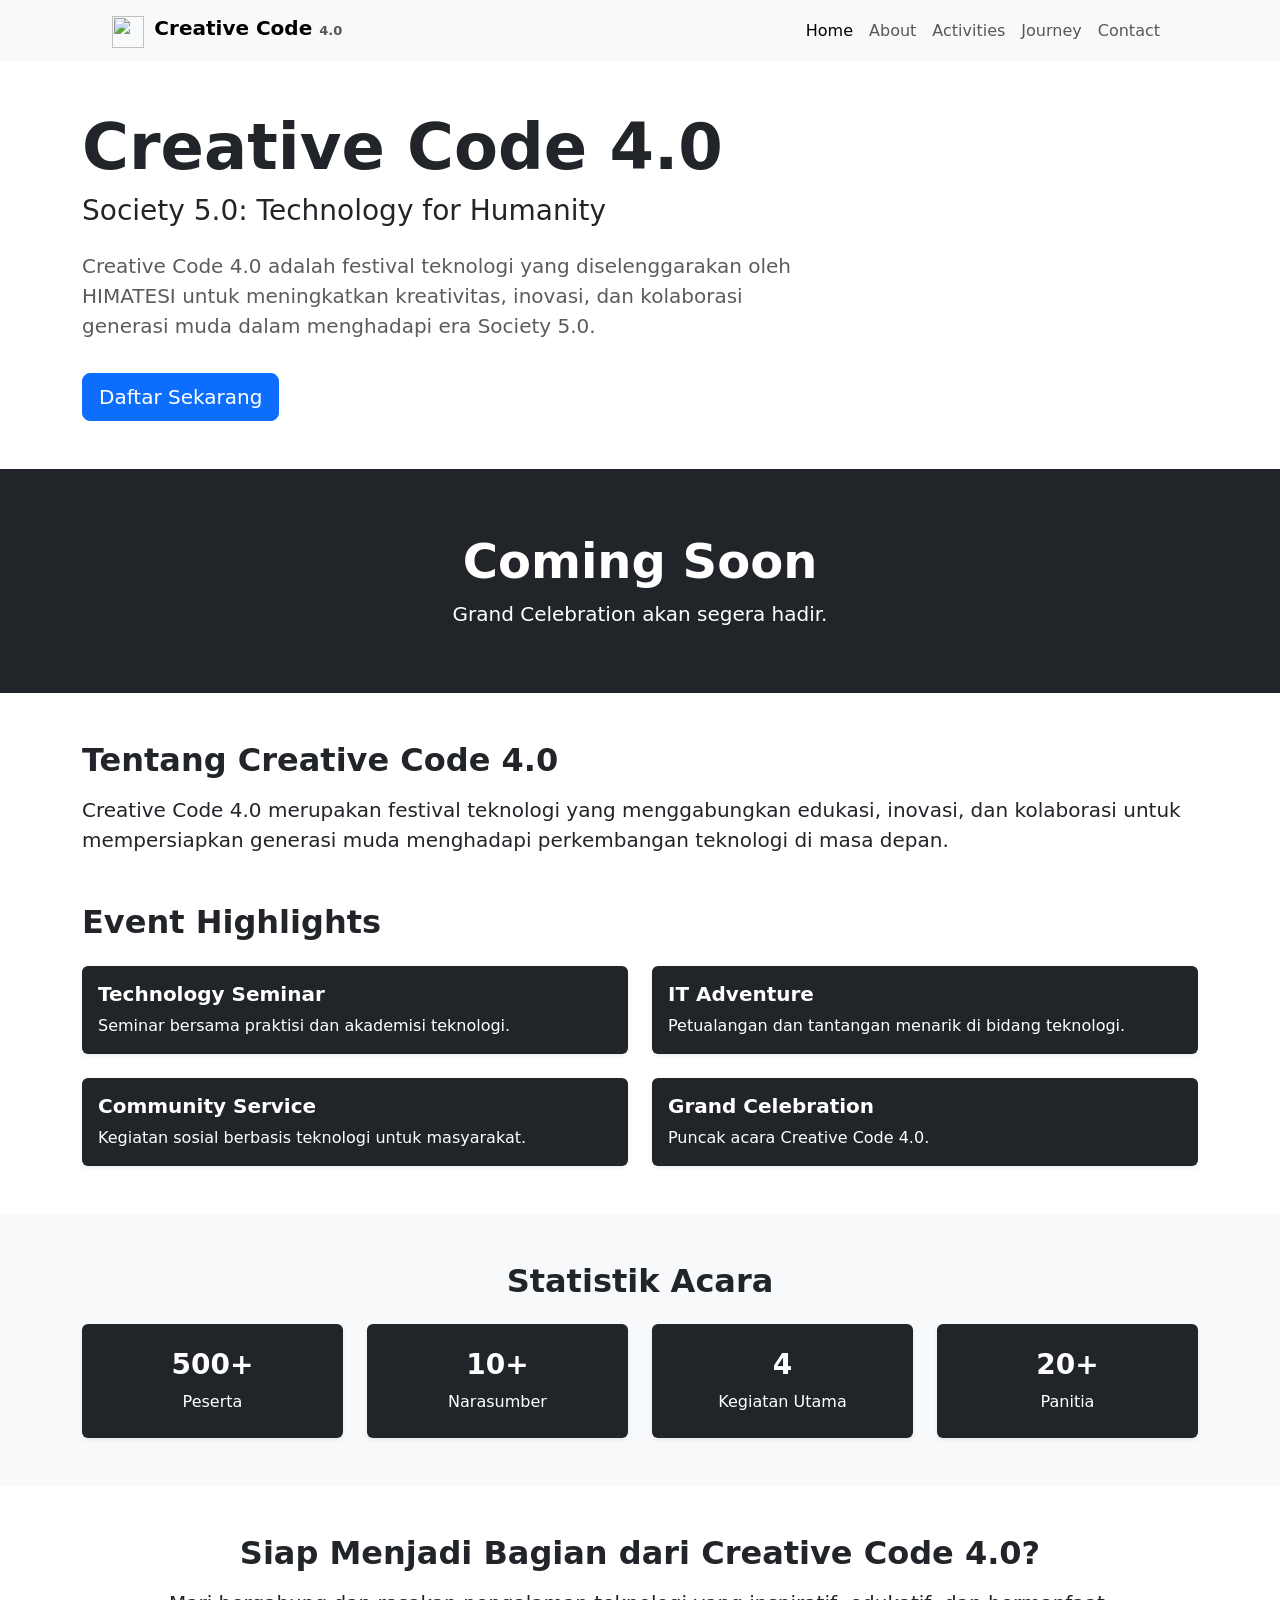
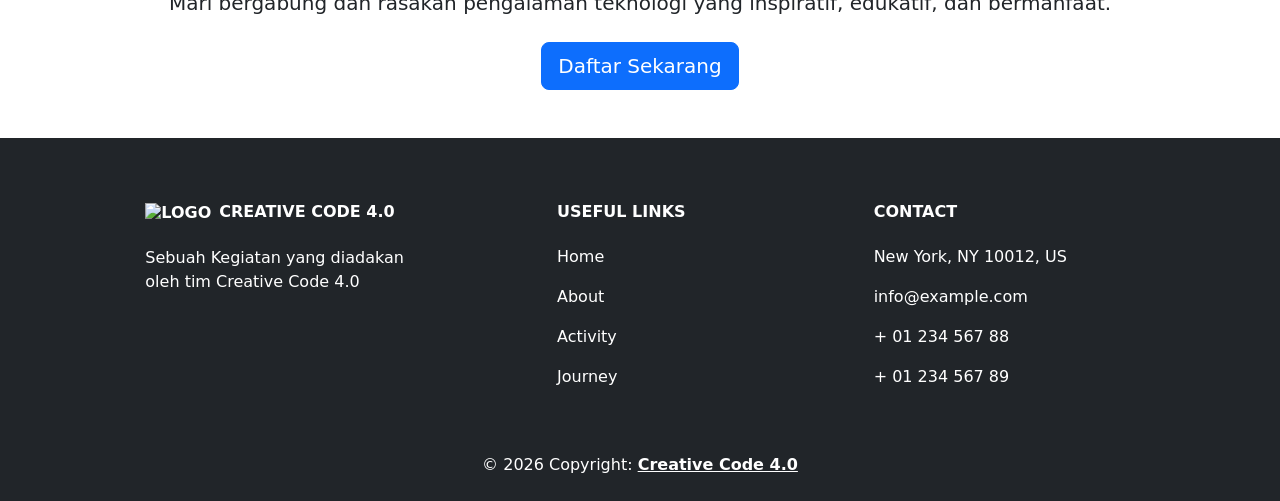
==== index.html @ de77091a "migration _bootstrap_in_about.html" ====
<!DOCTYPE html>
<html lang="id">
  <head>
    <meta charset="UTF-8">
    <meta name="viewport" content="width=device-width, initial-scale=1.0">
    <title>Creative Code 4.0 - Home</title>
    <link rel="icon" href="aset/gambar/logo.png">
    <!-- Feather Icons -->
    <script src="https://unpkg.com/feather-icons"></script>
    <!-- Bootstrap CSS -->
    <link href="https://cdn.jsdelivr.net/npm/bootstrap@5.3.8/dist/css/bootstrap.min.css" rel="stylesheet" integrity="sha384-sRIl4kxILFvY47J16cr9ZwB07vP4J8+LH7qKQnuqkuIAvNWLzeN8tE5YBujZqJLB" crossorigin="anonymous">
  </head>
  <body>

    <!-- NAVBAR -->
    <nav class="navbar navbar-expand-lg sticky-top navbar-light bg-light">
      <div class="container-fluid">
        <a class="navbar-brand" style="margin-left:100px" href="#">
          <img src="aset/gambar/logo.png" alt="" height="32px" width="32px" class="d-inline-block align-text-top">
          <span class="fw-bold px-1">Creative Code <span class="navbar-text" style="font-size: small;">4.0</span></span>
        </a>
        <button class="navbar-toggler" type="button" data-bs-toggle="collapse" data-bs-target="#navbarNav" aria-controls="navbarNav" aria-expanded="false" aria-label="Toggle navigation">
          <span class="navbar-toggler-icon"></span>
        </button>
        <div class="collapse navbar-collapse justify-content-end" id="navbarNav" style="margin-right: 100px;">
          <ul class="navbar-nav">
            <li class="nav-item">
              <a class="nav-link active" aria-current="page" href="index.html">Home</a>
            </li>
            <li class="nav-item">
              <a class="nav-link" href="about.html">About</a>
            </li>
            <li class="nav-item">
              <a class="nav-link" href="activities.html">Activities</a>
            </li>
            <li class="nav-item">
              <a class="nav-link" href="journey.html">Journey</a>
            </li>
            <li class="nav-item">
              <a class="nav-link" href="contact.html">Contact</a>
            </li>
          </ul>
        </div>
      </div>
    </nav>

    <!-- HERO SECTION -->
    <div class="container mt-5">
      <div class="row">
        <div class="col-md-8">
          <h1 class="display-3 fw-bold">Creative Code 4.0</h1>
          <h3>Society 5.0: Technology for Humanity</h3>
          <p class="fs-5 mt-4 text-muted">
            Creative Code 4.0 adalah festival teknologi yang diselenggarakan oleh
            HIMATESI untuk meningkatkan kreativitas, inovasi, dan kolaborasi
            generasi muda dalam menghadapi era Society 5.0.
          </p>
          <button class="btn btn-primary btn-lg mt-3">Daftar Sekarang</button>
        </div>
      </div>
    </div>

    <!-- COUNTDOWN SECTION -->
    <div class="bg-dark container-fluid text-white mt-5 p-3">
        <div class="container mt-5">
            <div class="row">
                <div class="flex">
                    <h1 class="fs-6 my-3 m-auto text-center" style="opacity: 0.4;"><i data-feather="flag" class="me-2 mb-1"></i>Countdown to grand celebration</h1>
                </div>
            </div>
            <div class="countdown d-flex justify-content-center align-items-center gap-4 fs-1 fw-bold">
                <div class="days bg-primary text-white p-3 rounded">00</div>
                <div class="hours bg-primary text-white p-3 rounded">00</div>
                <div class="minutes bg-primary text-white p-3 rounded">00</div>
                <div class="colon">:</div>
                <div class="seconds bg-primary text-white p-3 rounded ">00</div>
            
            </div>
            <div class="labels d-flex justify-content-center align-items-center pt-1 gap-5 fs-5">
                <div class="days">Days</div>
                <div class="hours">Hours</div>
                <div class="minutes">Minutes</div>
                <div class="seconds">Seconds</div>
            </div>
            <div class="text-center m-3 fw-light fs-5" style="opacity: 0.7;">
                <p class="pb-4">26 Juli 2026 <span class="m-0">----</span> Grand Celebration</p>
            </div>
        </div>
    </div>

    <!-- TENTANG SINGKAT -->
    <div class="container mt-5 mb-5">
      <h2 class="fw-bold mb-3">Tentang Creative Code 4.0</h2>
      <p class="fs-5">
        Creative Code 4.0 merupakan festival teknologi yang menggabungkan
        edukasi, inovasi, dan kolaborasi untuk mempersiapkan generasi muda
        menghadapi perkembangan teknologi di masa depan.
      </p>
    </div>

    <!-- EVENT HIGHLIGHTS -->
    <div class="container mt-5 mb-5">
      <h2 class="fw-bold mb-4">Event Highlights</h2>
      <div class="row g-4">
        <div class="col-md-6">
          <div class="card border-0 shadow-sm bg-dark text-white">
            <div class="card-body">
              <h5 class="card-title fw-bold">Technology Seminar</h5>
              <p class="card-text">Seminar bersama praktisi dan akademisi teknologi.</p>
            </div>
          </div>
        </div>
        <div class="col-md-6">
          <div class="card border-0 shadow-sm bg-dark text-white">
            <div class="card-body">
              <h5 class="card-title fw-bold">IT Adventure</h5>
              <p class="card-text">Petualangan dan tantangan menarik di bidang teknologi.</p>
            </div>
          </div>
        </div>
        <div class="col-md-6">
          <div class="card border-0 shadow-sm bg-dark text-white">
            <div class="card-body">
              <h5 class="card-title fw-bold">Community Service</h5>
              <p class="card-text">Kegiatan sosial berbasis teknologi untuk masyarakat.</p>
            </div>
          </div>
        </div>
        <div class="col-md-6">
          <div class="card border-0 shadow-sm bg-dark text-white">
            <div class="card-body">
              <h5 class="card-title fw-bold">Grand Celebration</h5>
              <p class="card-text">Puncak acara Creative Code 4.0.</p>
            </div>
          </div>
        </div>
      </div>
    </div>

    <!-- STATISTIK -->
    <div class="bg-light container-fluid py-5 mt-5">
      <div class="container">
        <h2 class="fw-bold mb-4 text-center">Statistik Acara</h2>
        <div class="row text-center g-4 justify-content-center">
          <div class="col-sm-6 col-lg-3">
            <div class="card h-100 bg-dark text-white border-0 shadow-sm">
              <div class="card-body p-4">
                <h3 class="fw-bold">500+</h3>
                <p class="mb-0">Peserta</p>
              </div>
            </div>
          </div>
          <div class="col-sm-6 col-lg-3">
            <div class="card h-100 bg-dark text-white border-0 shadow-sm">
              <div class="card-body p-4">
                <h3 class="fw-bold">10+</h3>
                <p class="mb-0">Narasumber</p>
              </div>
            </div>
          </div>
          <div class="col-sm-6 col-lg-3">
            <div class="card h-100 bg-dark text-white border-0 shadow-sm">
              <div class="card-body p-4">
                <h3 class="fw-bold">4</h3>
                <p class="mb-0">Kegiatan Utama</p>
              </div>
            </div>
          </div>
          <div class="col-sm-6 col-lg-3">
            <div class="card h-100 bg-dark text-white border-0 shadow-sm">
              <div class="card-body p-4">
                <h3 class="fw-bold">20+</h3>
                <p class="mb-0">Panitia</p>
              </div>
            </div>
          </div>
        </div>
      </div>
    </div>

    <!-- CTA SECTION -->
    <div class="container mt-5 mb-5 text-center">
      <h2 class="fw-bold mb-3">Siap Menjadi Bagian dari Creative Code 4.0?</h2>
      <p class="fs-5 mb-4">
        Mari bergabung dan rasakan pengalaman teknologi yang inspiratif,
        edukatif, dan bermanfaat.
      </p>
      <button class="btn btn-primary btn-lg">Daftar Sekarang</button>
    </div>

    <!-- FOOTER -->
        <footer class="text-center text-lg-start bg-dark text-white pt-3 mt-5">
    <!-- Section: Links  -->
        <section class="">
            <div class="container text-center text-md-start mt-5">
            <!-- Grid row -->
            <div class="row mt-3">
            <!-- Grid column -->
                <div class="col-md-3 col-lg-4 col-xl-3 mx-auto mb-4">
                <!-- Content -->
                <h6 class="text-uppercase fw-bold mb-4">
                    <img src="aset/gambar/logo.png" alt="Logo" width="32" height="32" class="me-2">Creative Code 4.0
                </h6>
                <p>Sebuah Kegiatan yang diadakan oleh tim Creative Code 4.0</p>
            </div>
            <!-- Grid column -->

        <!-- Grid column -->
        <div class="col-md-3 col-lg-2 col-xl-2 mx-auto mb-4">
            <!-- Links -->
            <h6 class="text-uppercase fw-bold mb-4">
                Useful links
            </h6>
            <p>
                <a href="#!" class="text-decoration-none text-white">Home</a>
            </p>
            <p>
                <a href="#!" class="text-decoration-none text-white">About</a>
            </p>
            <p>
                <a href="#!" class="text-decoration-none text-white">Activity</a>
            </p>
            <p>
                <a href="#!" class="text-decoration-none text-white">Journey</a>
            </p>
        </div>
        <!-- Grid column -->

        <!-- Grid column -->
        <div class="col-md-4 col-lg-3 col-xl-3 mx-auto mb-md-0 mb-4">
          <!-- Links -->
          <h6 class="text-uppercase fw-bold mb-4">Contact</h6>
          <p><i data-feather="map-pin"></i> New York, NY 10012, US</p>
          <p>
            <i data-feather="mail"></i>
            info@example.com
          </p>
          <p><i data-feather="phone"></i> + 01 234 567 88</p>
          <p><i data-feather="printer"></i> + 01 234 567 89</p>
        </div>
        <!-- Grid column -->
      </div>
      <!-- Grid row -->
    </div>
  </section>
  <!-- Section: Links  -->

  <!-- Copyright -->
  <div class="container-fluid text-center p-4 bg-dark">
    © 2026 Copyright:
    <a class="text-reset fw-bold" href="https://mdbootstrap.com/">Creative Code 4.0</a>
  </div>
  <!-- Copyright -->
</footer>

    <!-- SCRIPTS -->
    <script src="https://cdn.jsdelivr.net/npm/bootstrap@5.3.8/dist/js/bootstrap.bundle.min.js" integrity="sha384-FKyoEForCGlyvwx9Hj09JcYn3nv7wiPVlz7YYwJrWVcXK/BmnVDxM+D2scQbITxI" crossorigin="anonymous"></script>
    <script>
      feather.replace()
    </script>
    <script src="aset/js/script.js"></script>
  </body>
</html>
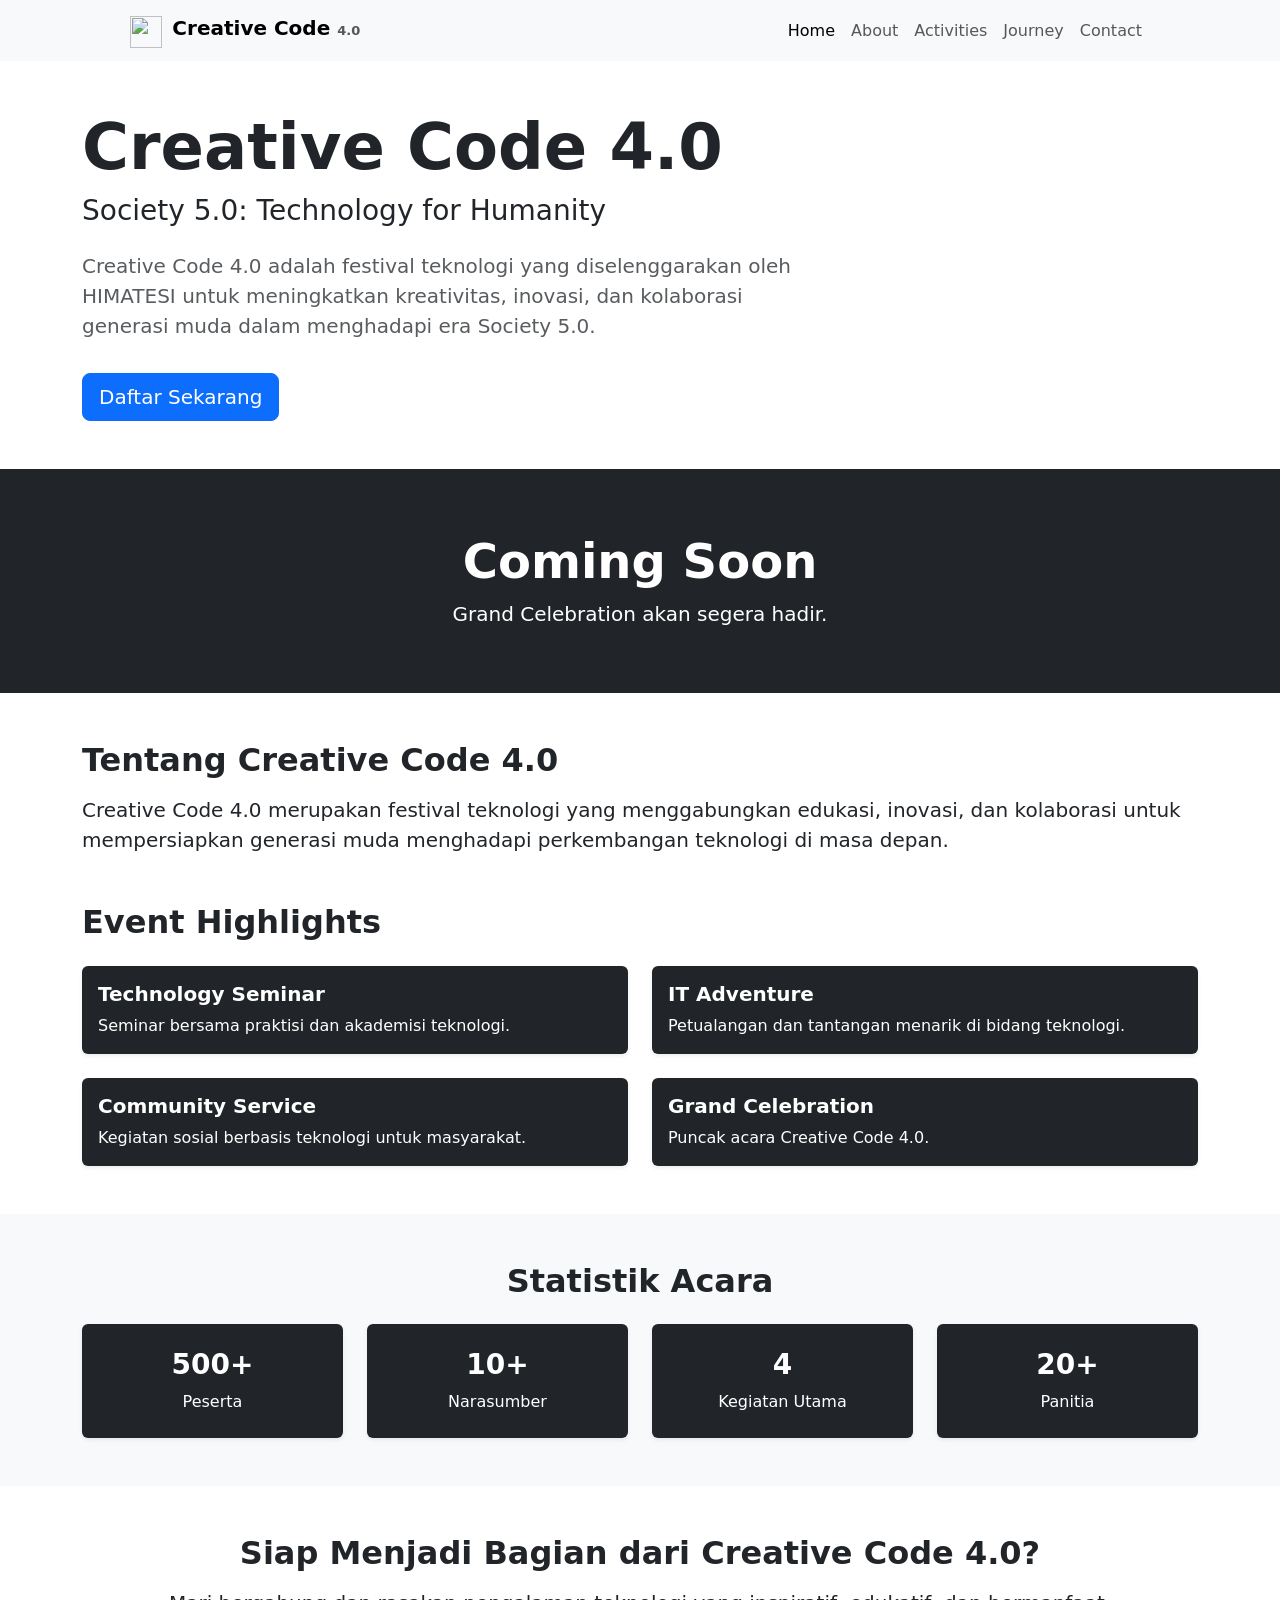
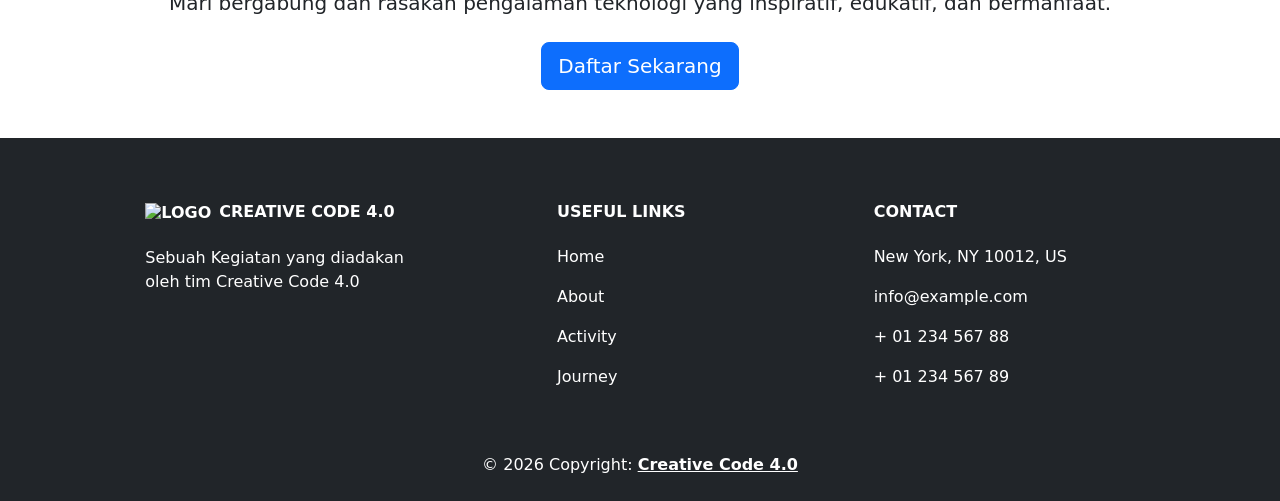
==== commit a08d27f6: "penyesuaian_style_setiap_pages" ====
--- a/index.html
+++ b/index.html
@@ -14,18 +14,18 @@
 
     <!-- NAVBAR -->
     <nav class="navbar navbar-expand-lg sticky-top navbar-light bg-light">
-      <div class="container-fluid">
-        <a class="navbar-brand" style="margin-left:100px" href="#">
+      <div class="container">
+        <a class="navbar-brand ms-lg-5" href="index.html">
           <img src="aset/gambar/logo.png" alt="" height="32px" width="32px" class="d-inline-block align-text-top">
           <span class="fw-bold px-1">Creative Code <span class="navbar-text" style="font-size: small;">4.0</span></span>
         </a>
         <button class="navbar-toggler" type="button" data-bs-toggle="collapse" data-bs-target="#navbarNav" aria-controls="navbarNav" aria-expanded="false" aria-label="Toggle navigation">
           <span class="navbar-toggler-icon"></span>
         </button>
-        <div class="collapse navbar-collapse justify-content-end" id="navbarNav" style="margin-right: 100px;">
+        <div class="collapse navbar-collapse justify-content-end me-lg-5" id="navbarNav">
           <ul class="navbar-nav">
             <li class="nav-item">
-              <a class="nav-link active" aria-current="page" href="index.html">Home</a>
+              <a class="nav-link" href="index.html">Home</a>
             </li>
             <li class="nav-item">
               <a class="nav-link" href="about.html">About</a>
